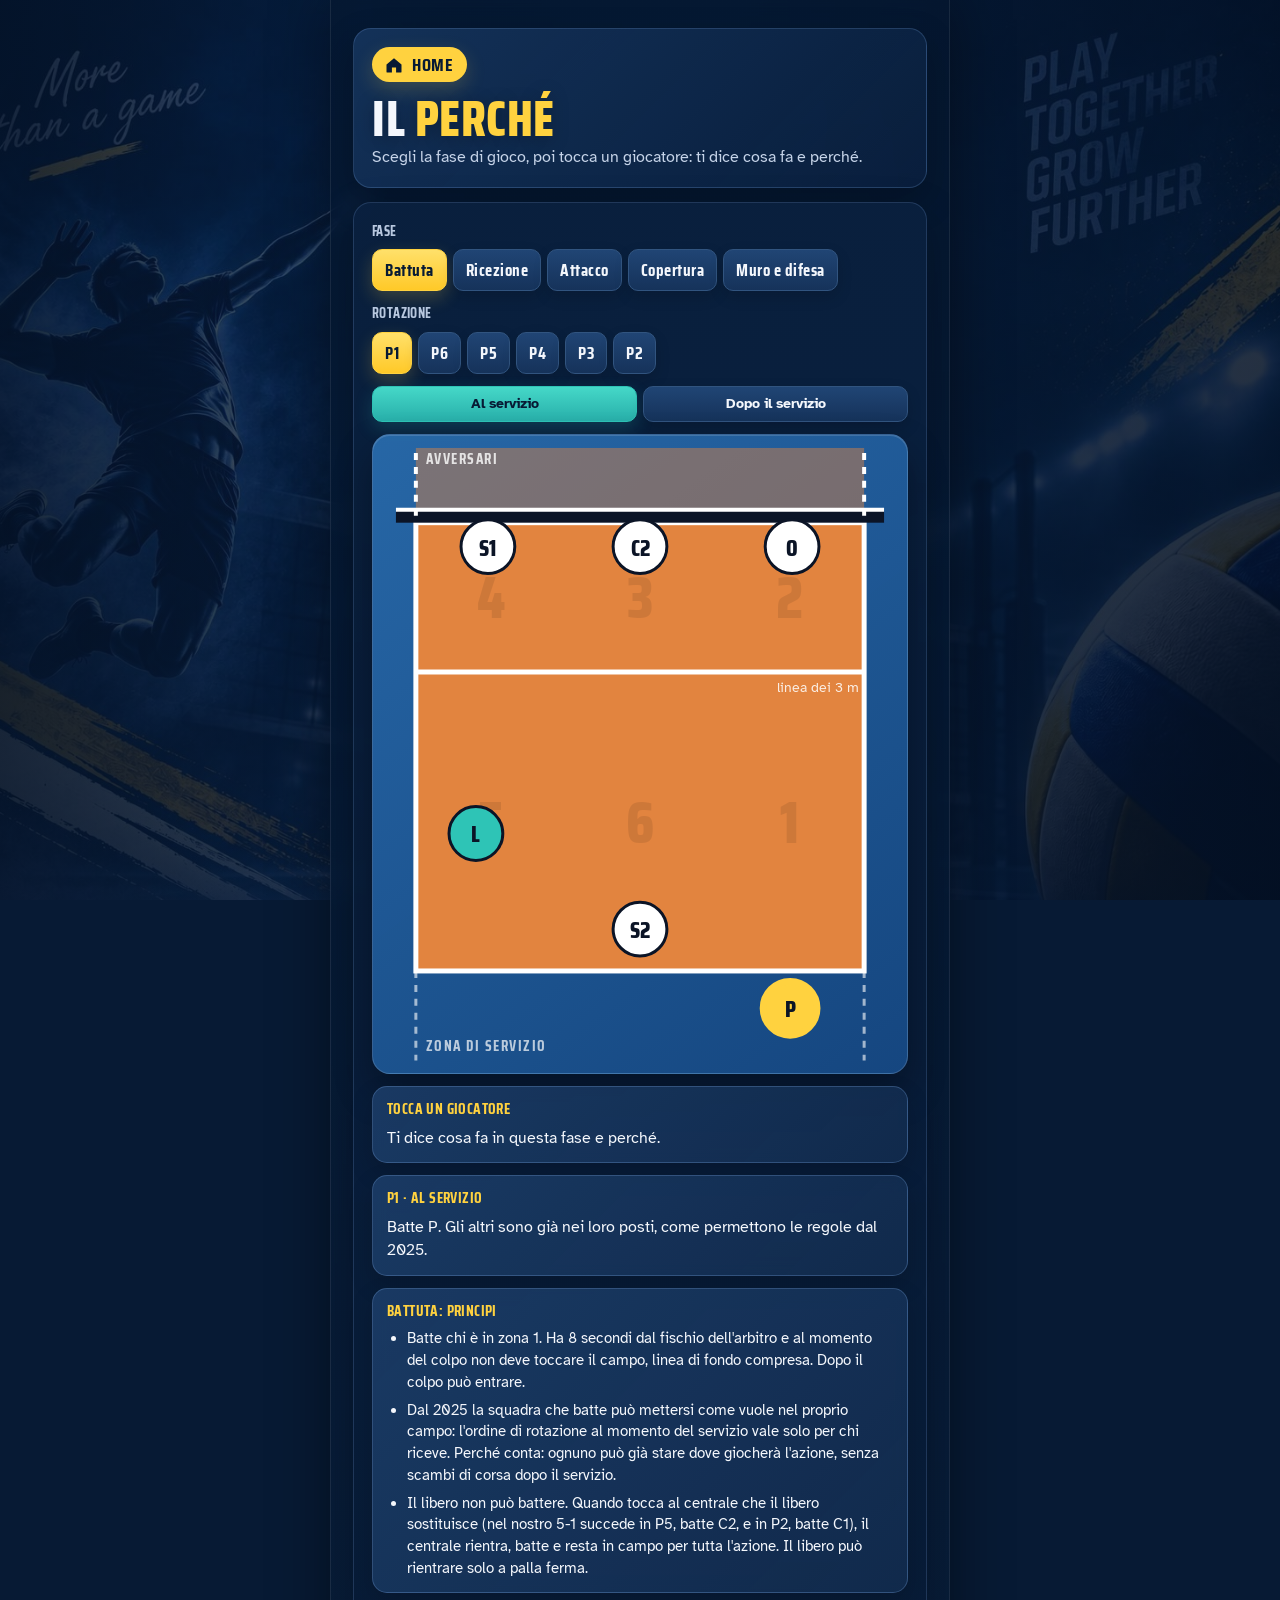
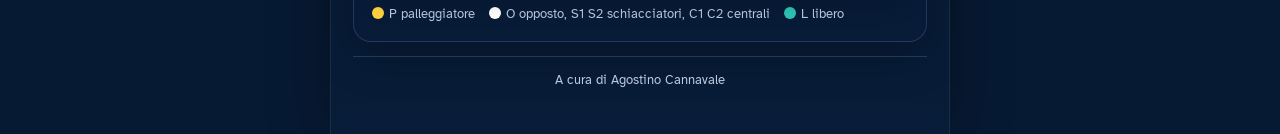
==== il-perche/index.html @ ffdaf41f "Il perché" ====
<!DOCTYPE html>
<html lang="it">
<head>
<meta charset="utf-8">
<meta name="viewport" content="width=device-width, initial-scale=1">
<title>Il perché</title>
<link rel="preconnect" href="https://fonts.googleapis.com">
<link rel="preconnect" href="https://fonts.gstatic.com" crossorigin>
<link href="https://fonts.googleapis.com/css2?family=Atkinson+Hyperlegible:wght@400;700&family=Saira+Condensed:wght@600;700;800&display=swap" rel="stylesheet">
<style>
:root{
  --night:#0f1d33;
  --panel:#172a4b;
  --line:#2a4069;
  --text:#eef2f8;
  --muted:#a3b3cf;
  --court:#e2843f;
  --freezone:#2563a8;
  --ball:#ffd23f;
  --libero:#2ec4b6;
  --good:#4cc38a;
  --bad:#ff6b6b;
  --display:"Saira Condensed","Arial Narrow",sans-serif;
  --body:"Atkinson Hyperlegible",system-ui,-apple-system,"Segoe UI",sans-serif;
  color-scheme:dark;
}
*{box-sizing:border-box}
html,body{margin:0}
body{background:var(--night);color:var(--text);font-family:var(--body);font-size:16px;line-height:1.45;-webkit-text-size-adjust:100%}
.wrap{max-width:560px;margin:0 auto;padding:16px 16px 40px;display:flex;flex-direction:column;gap:14px}
header{display:flex;flex-direction:column;gap:2px}
a.home{align-self:flex-start;display:inline-flex;align-items:center;gap:8px;font-family:var(--display);font-weight:700;font-size:18px;text-transform:uppercase;letter-spacing:.5px;color:var(--night);background:var(--ball);text-decoration:none;border-radius:10px;padding:8px 14px 7px 12px;margin-bottom:10px;line-height:1}
a.home:hover{filter:brightness(1.06)}
a.home:focus-visible{outline:3px solid var(--libero);outline-offset:2px}
h1{font-family:var(--display);font-weight:800;font-size:40px;line-height:1;margin:0;letter-spacing:.5px;text-transform:uppercase;text-wrap:balance}
h1 span{color:var(--ball)}
.sub{color:var(--muted);font-size:15px;margin:0}
nav{display:grid;grid-template-columns:repeat(5,1fr);gap:5px;position:sticky;top:0;z-index:5;background:var(--night);padding:8px 0}
nav a{font-family:var(--display);font-weight:700;font-size:15px;text-transform:uppercase;letter-spacing:.4px;text-align:center;text-decoration:none;color:var(--muted);background:var(--panel);border:1px solid var(--line);border-radius:10px;padding:9px 4px;line-height:1.05}
nav a[aria-current="page"]{color:var(--night);background:var(--ball);border-color:var(--ball)}
nav a:focus-visible,button:focus-visible{outline:3px solid var(--libero);outline-offset:2px}
section[hidden]{display:none}
section{display:flex;flex-direction:column;gap:12px}
h2{font-family:var(--display);font-weight:700;font-size:26px;text-transform:uppercase;margin:0;line-height:1.05}
.lead{margin:0;color:var(--muted)}
.chips{display:flex;flex-wrap:wrap;gap:6px}
button{font-family:var(--body);font-size:15px;font-weight:700;color:var(--text);background:var(--panel);border:1px solid var(--line);border-radius:10px;padding:10px 14px;cursor:pointer;touch-action:manipulation}
button.chip{padding:7px 12px;font-family:var(--display);font-size:17px;letter-spacing:.5px}
button.chip[aria-pressed="true"]{background:var(--ball);color:var(--night);border-color:var(--ball)}
button.primary{background:var(--ball);color:var(--night);border-color:var(--ball)}
button:disabled{opacity:.45;cursor:default}
.row{display:flex;gap:8px;flex-wrap:wrap}
.row button{flex:1 1 auto}
.stage{display:grid;grid-template-columns:repeat(3,1fr);gap:6px}
.stage button{padding:9px 6px;font-size:14px;line-height:1.15}
.stage button[aria-pressed="true"]{background:var(--libero);color:var(--night);border-color:var(--libero)}
.courtbox{background:var(--freezone);border-radius:14px;padding:6px;box-shadow:0 10px 30px rgba(0,0,0,.35)}
svg.court{display:block;width:100%;height:auto;user-select:none;-webkit-user-select:none}
svg.drag{touch-action:none}
.tok{transition:transform .75s cubic-bezier(.45,.05,.25,1),opacity .5s}
.tok.dragging{transition:none}
.tok circle{stroke-width:6}
.tok text{font-family:var(--display);font-weight:800;font-size:46px;text-anchor:middle;dominant-baseline:central;pointer-events:none}
.tok.hit circle{stroke:var(--bad);stroke-width:14}
.tok.ok circle{stroke:var(--good);stroke-width:14}
.card{background:var(--panel);border:1px solid var(--line);border-radius:12px;padding:12px 14px;display:flex;flex-direction:column;gap:6px}
.card p{margin:0}
.card .k{font-family:var(--display);font-weight:700;text-transform:uppercase;letter-spacing:.4px;color:var(--ball);font-size:15px}
.lines{display:grid;grid-template-columns:auto 1fr;gap:3px 10px;font-size:15px}
.lines b{font-family:var(--display);font-weight:700;color:var(--muted);text-transform:uppercase;letter-spacing:.3px}
.zonegrid{display:grid;grid-template-columns:repeat(3,1fr);gap:4px;font-size:14px;text-align:center}
.zonegrid div{background:var(--night);border-radius:8px;padding:5px 2px}
.zonegrid small{display:block;color:var(--muted);font-size:12px}
.zonegrid strong{font-family:var(--display);font-size:20px}
.score{display:flex;justify-content:space-between;font-family:var(--display);font-size:20px;font-weight:700;text-transform:uppercase}
.score span:last-child{color:var(--ball)}
.feedback{border-left:5px solid var(--line)}
.feedback.good{border-left-color:var(--good)}
.feedback.bad{border-left-color:var(--bad)}
.feedback .verdict{font-family:var(--display);font-size:22px;font-weight:800;text-transform:uppercase}
.feedback.good .verdict{color:var(--good)}
.feedback.bad .verdict{color:var(--bad)}
.opts{display:flex;flex-direction:column;gap:8px}
.opts button{text-align:left;font-weight:400;padding:12px 14px}
.opts button.right{border-color:var(--good);background:rgba(76,195,138,.18)}
.opts button.wrong{border-color:var(--bad);background:rgba(255,107,107,.16)}
.q{font-size:18px;font-weight:700;margin:0}
.legend{display:flex;flex-wrap:wrap;gap:6px 14px;font-size:13px;color:var(--muted)}
.legend i{display:inline-block;width:12px;height:12px;border-radius:50%;margin-right:5px;vertical-align:-1px}
.save{display:flex;gap:8px;flex-wrap:wrap}
.save input{flex:1 1 160px;font:inherit;font-size:16px;color:var(--text);background:var(--night);border:1px solid var(--line);border-radius:10px;padding:10px 12px}
.save input:focus-visible{outline:3px solid var(--libero);outline-offset:1px}
.board{width:100%;border-collapse:collapse;font-size:15px}
.board th{font-family:var(--display);text-transform:uppercase;letter-spacing:.3px;color:var(--muted);text-align:left;font-weight:700;padding:4px 6px;border-bottom:1px solid var(--line)}
.board td{padding:7px 6px;border-bottom:1px solid var(--line);font-variant-numeric:tabular-nums}
.board td.n{text-align:right;font-family:var(--display);font-size:20px;font-weight:800;color:var(--ball)}
.board tr:first-child td{font-weight:700}
footer{color:var(--muted);font-size:13px;text-align:center;padding-top:6px;border-top:1px solid var(--line)}
@media (prefers-reduced-motion:reduce){.tok{transition:none}}
</style>

<style id="visual-restyling-only">
:root{--night:#071a34;--panel:#112b4e;--line:#31547f;--text:#f4f7fc;--muted:#b8c8df;--ball:#ffd23f;--libero:#2ec4b6}
html{min-height:100%;background:#071a34}
body{min-height:100vh;background-color:#071a34;background-image:linear-gradient(90deg,rgba(4,18,38,.84),rgba(7,26,52,.59) 29%,rgba(7,26,52,.74) 52%,rgba(3,15,33,.79)),linear-gradient(180deg,rgba(6,22,45,.15),rgba(6,22,45,.58)),url("../volley-bg.jpg");background-size:cover;background-position:center top;background-repeat:no-repeat;background-attachment:fixed}
.wrap{position:relative;max-width:620px;min-height:100vh;padding:28px 22px 44px;background:linear-gradient(180deg,rgba(5,23,47,.70),rgba(8,29,57,.84));border-left:1px solid rgba(255,255,255,.08);border-right:1px solid rgba(255,255,255,.08);box-shadow:0 0 55px rgba(0,0,0,.4);backdrop-filter:blur(8px);-webkit-backdrop-filter:blur(8px)}
header{padding:18px;border:1px solid rgba(129,171,230,.22);border-radius:18px;background:linear-gradient(135deg,rgba(22,53,94,.88),rgba(11,34,65,.72));box-shadow:0 14px 35px rgba(0,0,0,.22)}
a.home{border-radius:999px;box-shadow:0 7px 20px rgba(255,210,63,.18);transition:transform .18s ease,filter .18s ease,box-shadow .18s ease}a.home:hover{transform:translateY(-1px);box-shadow:0 10px 24px rgba(255,210,63,.25)}
h1{font-size:clamp(38px,8vw,50px);text-shadow:0 3px 18px rgba(0,0,0,.28)}.sub{font-size:16px;color:#c5d3e8}
nav{top:8px;padding:8px;border:1px solid rgba(129,171,230,.22);border-radius:16px;background:rgba(7,25,51,.88);box-shadow:0 12px 30px rgba(0,0,0,.25);backdrop-filter:blur(12px);-webkit-backdrop-filter:blur(12px)}
nav a{border-radius:11px;background:rgba(29,63,108,.72);transition:transform .16s ease,background .16s ease,border-color .16s ease}nav a:hover{transform:translateY(-1px);background:rgba(39,81,137,.9);color:#fff}nav a[aria-current="page"]{box-shadow:0 6px 18px rgba(255,210,63,.18)}
section:not([hidden]){padding:18px;border:1px solid rgba(129,171,230,.20);border-radius:18px;background:linear-gradient(180deg,rgba(11,34,65,.84),rgba(8,28,55,.91));box-shadow:0 16px 40px rgba(0,0,0,.25)}
h2{font-size:30px;color:#fff}
button{background:linear-gradient(180deg,rgba(33,70,118,.97),rgba(22,51,91,.97));box-shadow:0 6px 15px rgba(0,0,0,.14);transition:transform .16s ease,filter .16s ease,border-color .16s ease}button:hover:not(:disabled){transform:translateY(-1px);filter:brightness(1.08);border-color:rgba(255,255,255,.3)}button:active:not(:disabled){transform:translateY(0)}
button.primary,button.chip[aria-pressed="true"]{background:linear-gradient(180deg,#ffe06a,#ffc928);box-shadow:0 7px 18px rgba(255,210,63,.2)}.stage button[aria-pressed="true"]{background:linear-gradient(180deg,#45d8c8,#28afaa);box-shadow:0 7px 18px rgba(46,196,182,.18)}
.card{background:linear-gradient(135deg,rgba(28,61,104,.9),rgba(18,44,79,.85));border-color:rgba(134,177,235,.27);border-radius:15px;box-shadow:0 10px 25px rgba(0,0,0,.16);backdrop-filter:blur(7px);-webkit-backdrop-filter:blur(7px)}
.courtbox{padding:8px;border:1px solid rgba(255,255,255,.14);border-radius:18px;background:linear-gradient(145deg,rgba(41,108,173,.94),rgba(22,72,131,.96));box-shadow:0 18px 38px rgba(0,0,0,.33),inset 0 1px 0 rgba(255,255,255,.14);overflow:hidden}
.save input{background:rgba(4,20,42,.72);border-color:rgba(132,174,232,.28)}footer{padding:14px 8px 0;border-top-color:rgba(129,171,230,.22);color:#b9c8de}
@media(max-width:700px){body{background-position:36% top;background-attachment:scroll}.wrap{max-width:none;padding:12px 10px 30px;border:0;background:linear-gradient(180deg,rgba(5,22,45,.87),rgba(7,27,53,.94));backdrop-filter:blur(5px);-webkit-backdrop-filter:blur(5px)}header,section:not([hidden]){padding:14px;border-radius:15px}nav{top:4px;gap:4px;padding:6px}nav a{font-size:13px;padding:9px 2px}h1{font-size:39px}h2{font-size:27px}}
@media(max-width:420px){nav{grid-template-columns:repeat(5,minmax(0,1fr))}nav a{font-size:12px;letter-spacing:0}.lines{grid-template-columns:1fr;gap:1px}.lines span{margin-bottom:7px}}
@media(prefers-reduced-motion:reduce){a.home,nav a,button{transition:none}}
</style>

<style>
.ctrl{display:flex;flex-direction:column;gap:8px}
.ctrl .k{font-family:var(--display);font-weight:700;text-transform:uppercase;letter-spacing:.4px;color:var(--muted);font-size:14px;margin:0}
[hidden]{display:none !important}
.tok{cursor:pointer}
.tok.near circle{stroke:var(--libero);stroke-width:14}
.tok.far circle{stroke:#8aa0c2;stroke-width:14;stroke-dasharray:14 10}
.tok.att circle{stroke:var(--ball);stroke-width:14}
.tok.ghost{opacity:.35}
.tok.off{opacity:0;pointer-events:none}
.tok.sel circle{stroke:#ffffff;stroke-width:16;stroke-dasharray:none}
.tok.opp{cursor:default}
ul.pr{margin:0;padding-left:20px;display:flex;flex-direction:column;gap:6px;font-size:15px}
.why{color:var(--text)}
.why b{color:var(--ball);font-family:var(--display);text-transform:uppercase;letter-spacing:.3px;font-weight:700}
#who .k{margin:0}
</style>
</head>
<body>
<div class="wrap">
  <header>
    <a class="home" href="https://neoramses14031984.github.io/lavagna-volley/" aria-label="Torna alla home di Lavagna Volley"><svg viewBox="0 0 24 24" width="20" height="20" aria-hidden="true"><path d="M3 11.5 12 4l9 7.5V20a1 1 0 0 1-1 1h-5.5v-6h-5v6H4a1 1 0 0 1-1-1z" fill="currentColor"/></svg>Home</a>
    <h1>Il <span>perché</span></h1>
    <p class="sub">Scegli la fase di gioco, poi tocca un giocatore: ti dice cosa fa e perché.</p>
  </header>

  <section aria-labelledby="t-why">
    <h2 id="t-why" hidden>Il perché</h2>
    <div class="ctrl"><p class="k">Fase</p><div class="chips" id="phaseChips" role="group" aria-label="Fase di gioco"></div></div>
    <div class="ctrl" id="rotBox"><p class="k">Rotazione</p><div class="chips" id="rotChips" role="group" aria-label="Rotazione"></div></div>
    <div class="ctrl" id="attBox"><p class="k" id="attK">Attacco</p><div class="chips" id="attChips" role="group" aria-label="Attacco"></div></div>
    <div class="stage" id="stageBox" role="group" aria-label="Momento"></div>
    <div class="courtbox"><svg class="court" id="svg" viewBox="-70 -160 1040 1250" role="img" aria-label="Campo con i giocatori: toccane uno per la spiegazione"></svg></div>
    <div class="card" id="who" aria-live="polite"></div>
    <div class="card" id="rotCard"></div>
    <div class="card" id="prCard"></div>
    <div class="legend" id="legend"></div>
  </section>

  <footer>A cura di Agostino Cannavale</footer>
</div>

<script>
(function(){
"use strict";
const NS="http://www.w3.org/2000/svg";
const START={1:"P",2:"S1",3:"C2",4:"O",5:"S2",6:"C1"};
const SEQ=["P1","P6","P5","P4","P3","P2"];
const toCm=([fx,fy])=>[fx*900/224,fy*6];
function zonesOf(idx){ let z=Object.assign({},START); for(let i=0;i<idx;i++){ const n={}; for(const k in z){ const kk=+k; n[kk===1?6:kk-1]=z[k]; } z=n; } return z; }
function liberoFor(z){ return [5,6,1].map(k=>z[k]).find(p=>p[0]==="C"); }
function shownZones(idx){ const z=zonesOf(idx), c=liberoFor(z), s={}; for(const k in z){ s[k]=([5,6,1].includes(+k)&&z[k]===c)?"L":z[k]; } return s; }
function zoneOf(idx,id){ const z=shownZones(idx); for(const k in z) if(z[k]===id) return +k; return null; }
function defIds(idx){
  const z=shownZones(idx), front=[4,3,2].map(k=>z[k]), back=[5,6,1].map(k=>z[k]);
  const sf=front.find(p=>p[0]==="S"), cf=front.find(p=>p[0]==="C"), sb=back.find(p=>p[0]==="S");
  const avanti=front.includes("P");
  return {F4:sf,F3:cf,F2:avanti?"P":"O",B5:"L",B6:sb,B1:avanti?"O":"P"};
}
const SLOTS=["F4","F3","F2","B5","B6","B1"];
const SLOTZONE={F4:4,F3:3,F2:2,B5:5,B6:6,B1:1};
const WAIT={F4:[36,8],F3:[112,8],F2:[188,8],B5:[30,104],B6:[112,136],B1:[194,104]};
const NAMES={P:"il palleggiatore",O:"l'opposto",S1:"lo schiacciatore S1",S2:"lo schiacciatore S2",C1:"il centrale C1",C2:"il centrale C2",L:"il libero"};
const cap=s=>s.charAt(0).toUpperCase()+s.slice(1);

const RECV={
  P1:{O:[30,18],C2:[100,18],S1:[166,96],P:[206,122],L:[112,116],S2:[40,104]},
  P6:{S2:[36,96],O:[106,16],C2:[192,18],P:[128,46],L:[96,116],S1:[184,108]},
  P5:{C1:[36,14],P:[24,42],S2:[78,100],O:[192,18],S1:[124,116],L:[186,104]},
  P4:{P:[14,12],C1:[30,30],S2:[48,98],S1:[112,110],L:[180,104],O:[208,132]},
  P3:{P:[108,16],C1:[190,16],S1:[36,98],L:[90,116],O:[140,132],S2:[190,104]},
  P2:{C2:[30,16],S1:[74,100],P:[160,16],O:[20,132],S2:[124,118],L:[186,106]}
};
const RECEIVERS={P1:["S2","L","S1"],P6:["S2","L","S1"],P5:["S2","S1","L"],P4:["S2","S1","L"],P3:["S1","L","S2"],P2:["S1","S2","L"]};
const AT={left:[6,62],mid:[128,40],right:[218,60],pipe:[112,82],back1:[205,80],cover:[64,116],set:[152,20]};
const ATTACK={
  P1:{P:"set",O:"left",C2:"mid",S1:"right",S2:"pipe",L:"cover"},
  P6:{P:"set",S2:"left",C2:"mid",O:"right",S1:"pipe",L:"cover"},
  P5:{P:"set",S2:"left",C1:"mid",O:"right",S1:"pipe",L:"cover"},
  P4:{P:"set",S2:"left",C1:"mid",O:"back1",S1:"pipe",L:"cover"},
  P3:{P:"set",S1:"left",C1:"mid",O:"back1",S2:"pipe",L:"cover"},
  P2:{P:"set",S1:"left",C2:"mid",O:"back1",S2:"pipe",L:"cover"}
};
const VIA={P2:{O:[200,136]}};
const DEF={
  "4":{F4:[44,50],F3:[160,7],F2:[190,7],B5:[24,96],B6:[100,138],B1:[206,92]},
  "3":{F4:[56,10],F3:[112,7],F2:[168,10],B5:[32,94],B6:[112,138],B1:[192,94]},
  "2":{F4:[34,7],F3:[64,7],F2:[180,50],B5:[18,92],B6:[124,138],B1:[200,96]}
};
const ATTPOS={"4":[196,-17],"3":[112,-17],"2":[28,-17]};
const SHOTS={"4":[[212,128],[22,128],[56,46]],"3":[[40,124],[184,124],[112,132]],"2":[[12,128],[202,128],[168,46]]};

const TXT={
battuta:{
  pr:["Batte chi è in zona 1. Ha 8 secondi dal fischio dell'arbitro e al momento del colpo non deve toccare il campo, linea di fondo compresa. Dopo il colpo può entrare.",
      "Dal 2025 la squadra che batte può mettersi come vuole nel proprio campo: l'ordine di rotazione al momento del servizio vale solo per chi riceve. Perché conta: ognuno può già stare dove giocherà l'azione, senza scambi di corsa dopo il servizio.",
      "Il libero non può battere. Quando tocca al centrale che il libero sostituisce (nel nostro 5-1 succede in P5, batte C2, e in P2, batte C1), il centrale rientra, batte e resta in campo per tutta l'azione. Il libero può rientrare solo a palla ferma."],
  server:"Prima di tutto la palla deve entrare: un errore in battuta è un punto regalato. Poi deve rendere difficile la ricezione: tra due ricevitori, su chi riceve peggio, lunga nell'angolo di zona 1 o 5, oppure corta davanti ai 3 metri.",
  F4:["è in zona 4, già a rete nel posto di muro","è il posto da cui attacca quando recuperiamo la palla."],
  F3:["è in zona 3, già a rete nel posto di muro","da lì arriva sia in zona 4 sia in zona 2 per chiudere il muro, e mura il primo tempo."],
  F2P:["è in zona 2, a rete","così il palleggiatore è già vicino al punto di alzata."],
  F2O:["è in zona 2, a rete nel posto di muro","l'attacco avversario arriva dopo pochi secondi e chi è già al suo posto è pronto a murare."],
  B1P:["è in zona 1","da lì la corsa verso il punto di alzata è la più corta."],
  B1O:["è in zona 1, il suo posto in seconda linea","difende la sua zona e da lì può attaccare da dietro i 3 metri."],
  B6:["è in zona 6","copre il fondo e da lì può attaccare la pipe."],
  B5:["è in zona 5","lì arriva la diagonale da zona 4 avversaria, l'attacco più frequente, e ci va il difensore migliore."],
  out:"Il libero non può battere: esce mentre batte il centrale e rientra solo a palla ferma."
},
ricezione:{
  pr:["Al colpo di servizio chi riceve deve rispettare l'ordine di rotazione. Ogni avanti è più vicino alla rete del suo difensore (4 con 5, 3 con 6, 2 con 1), e in ogni linea si sta in ordine da sinistra a destra (4, 3, 2 davanti e 5, 6, 1 dietro). Conta dove sono i piedi.",
      "Appena l'avversario colpisce la palla in battuta ci si può muovere liberamente. Prima no: sarebbe fallo di posizione.",
      "Ricevono in 3: i due schiacciatori e il libero. Perché: il campo si divide in tre corsie e ognuno ne copre una. Meglio tre bravi in ricezione che sei che si ostacolano.",
      "Non ricevono il palleggiatore, perché deve alzare (se riceve lui, non c'è chi alza), l'opposto, che si concentra sull'attacco, e il centrale a rete, che si prepara al primo tempo. Si nascondono: a rete o in un angolo, fuori dalla traiettoria della battuta.",
      "I ricevitori stanno in linea a circa 6 metri dalla rete. Perché: una battuta corta si prende correndo in avanti, cosa più facile che correre all'indietro su una battuta lunga."],
  rot:{P1:"Il palleggiatore è in fondo a destra, dietro S1. Ricevono S2, L e S1: S1 è di prima linea in zona 2 ma arretra a ricevere, perché gli schiacciatori ricevono sempre. Il palleggiatore parte da destra, il punto più vicino a quello di alzata. O e C2 restano a rete, fuori dalla ricezione.",
       P6:"Il palleggiatore è al centro, subito dietro O. Ricevono S2, L e S1. Dal centro va dritto verso la rete, appena a destra. O e C2 restano a rete.",
       P5:"Il palleggiatore è a sinistra, nascosto dietro C1 vicino alla rete. È la corsa più lunga: deve attraversare il campo fino al punto di alzata, per questo parte già avanti. Ricevono S2, S1 e L.",
       P4:"Il palleggiatore è a rete in zona 4, stretto a sinistra con C1. S2 scende a ricevere sul lato sinistro, S1 al centro e L a destra. O si nasconde nell'angolo in fondo a destra perché attaccherà da zona 1, dietro i 3 metri. Il palleggiatore scorre lungo la rete verso il punto di alzata.",
       P3:"Il palleggiatore è a rete al centro, a un passo dal punto di alzata. Ricevono S1, L e S2. O si nasconde in fondo al centro, dietro il palleggiatore, e attaccherà da zona 1.",
       P2:"Il palleggiatore è già a rete a destra, sul punto di alzata: è la rotazione più comoda per lui. Ricevono S1, S2 e L. O si nasconde in fondo a sinistra, dietro C2, poi passa dietro i ricevitori fino a zona 1 per attaccare."}
},
attacco:{
  pr:["Il palleggiatore va al punto di alzata: a rete, un po' a destra del centro. Perché: da lì alza in avanti in zona 4, al centro e dietro di sé in zona 2 con la stessa facilità. Per questo la ricezione va mandata lì, alta.",
      "Il centrale va sempre al centro, vicino al palleggiatore, per il primo tempo, anche quando parte da zona 2 o 4. Perché: il primo tempo è l'attacco più veloce, e anche quando non riceve la palla obbliga il centrale avversario a saltare con lui. Così gli schiacciatori trovano un muro con un giocatore in meno.",
      "Gli schiacciatori partono larghi e lontani dalla rete, a circa 3 o 4 metri, vicino alla linea laterale. Perché: servono tre passi di spazio per arrivare veloci al salto, e partendo da fuori si attacca verso il centro del campo, dove ci sono più angoli liberi.",
      "Chi attacca da seconda linea (pipe o zona 1) deve staccare dietro la linea dei 3 metri. Perché: un giocatore di seconda linea può colpire sopra la rete solo se stacca da dietro quella linea. In volo può atterrare oltre.",
      "In P1 si attacca da dove si è: O in 4 e S1 in 2. Ci si scambia (S1 in 4, O in 2) solo quando la nostra palla è passata di là e il gioco continua. Perché: scambiarsi subito costringe a correre incrociandosi proprio mentre arriva la ricezione.",
      "Chi non attacca va a coprire l'attaccante: lo vedi nella fase Copertura."],
  rot:{P1:"P alza partendo da zona 1, a destra. O attacca in 4, C2 primo tempo, S1 in 2, S2 pipe. È la rotazione più scomoda: lo schiacciatore S1 attacca dal lato destro, che non è il suo.",
       P6:"P alza entrando dal centro. S2 in 4, C2 primo tempo, O in 2, S1 pipe.",
       P5:"P fa la corsa più lunga, da sinistra. S2 in 4, C1 primo tempo, O in 2, S1 pipe.",
       P4:"Il palleggiatore è in prima linea, quindi davanti ci sono solo due attaccanti, S2 in 4 e C1 primo tempo. Per questo servono gli attacchi da seconda linea: O da zona 1 e S1 pipe.",
       P3:"Anche qui due attaccanti davanti, S1 in 4 e C1 primo tempo. O attacca da zona 1, S2 pipe.",
       P2:"S1 in 4, C2 primo tempo. O passa dietro i ricevitori e attacca da zona 1, S2 pipe. Il palleggiatore è già sul punto di alzata."},
  role:{set:["va al punto di alzata, a rete un po' a destra del centro","da lì alza in zona 4, al centro e dietro di sé in zona 2 con la stessa facilità."],
        mid:["fa il primo tempo, vicino al palleggiatore","il centrale va sempre al centro, da qualunque zona parta: anche quando non riceve la palla obbliga il centrale avversario a saltare con lui, e gli schiacciatori trovano un muro con un giocatore in meno."],
        left:["attacca in zona 4, partendo largo a circa 3 o 4 metri dalla rete","servono tre passi di spazio per arrivare veloce al salto, e da fuori si attacca verso il centro del campo, dove ci sono più angoli liberi."],
        right:["attacca in zona 2, partendo largo","servono tre passi di spazio per arrivare veloce al salto, e da fuori si attacca verso il centro del campo."],
        pipe:["attacca la pipe, da seconda linea al centro","deve staccare dietro la linea dei 3 metri: un giocatore di seconda linea può colpire sopra la rete solo se stacca da lì. In volo può atterrare oltre."],
        back1:["attacca da zona 1, dietro i 3 metri","è di seconda linea, quindi deve staccare dietro la linea dei 3 metri. In volo può atterrare oltre."],
        cover:["non attacca: copre l'attaccante","se il muro rimanda la palla nel nostro campo, qualcuno deve essere lì a recuperarla (lo vedi nella fase Copertura)."]}
},
copertura:{
  pr:["Perché si copre: il muro avversario spesso rimanda la palla nel nostro campo, vicino alla rete e in un attimo. Se nessuno è lì è punto loro. Con la copertura la palla murata diventa una seconda occasione per attaccare.",
      "Lo schema 3-2: tre giocatori vicini all'attaccante, a mezzo cerchio a circa 1,5-2 metri, e due più lontani che coprono il resto del campo.",
      "Ci si muove appena il palleggiatore alza: si capisce subito chi attacca, e tutti vanno verso di lui.",
      "Si sta bassi, fermi al momento del colpo, braccia pronte, e si guardano le mani del muro, non l'attaccante. Perché: la palla murata scende ripida e veloce, e chi è in piedi non fa in tempo ad abbassarsi.",
      "Vicini ma senza intralciare la rincorsa e l'atterraggio dell'attaccante.",
      "Chi recupera alza alta verso il centro del campo: così il palleggiatore, o chi è libero, può rigiocarla in attacco."]
},
difesa:{
  pr:["Possono murare solo i tre di prima linea. Il libero e i giocatori di seconda linea non possono murare né tentare il muro: sarebbe fallo.",
      "Il muro chiude una parte del campo: dietro le sue mani c'è la sua ombra, dove la palla difficilmente arriva. I difensori si mettono fuori dall'ombra, dove la palla può davvero arrivare.",
      "Muro aperto: se tra i due muranti resta più di un metro e mezzo, la palla passa in mezzo. In più i difensori, che si sono messi fuori dall'ombra di un muro chiuso, quel buco non lo coprono.",
      "Ci si sposta dall'attesa alla difesa quando parte l'alzata avversaria: l'alzata dice da dove arriverà l'attacco."],
  role:{
  "4":{F4:"si stacca dalla rete fino ai 3 metri sul lato sinistro: prende la diagonale stretta e i pallonetti",F3:"chiude il muro a due accanto al compagno, dal lato del centro",F2:"mura vicino all'asta di destra, davanti al braccio dell'attaccante",B5:"difende la diagonale lunga, sul lato sinistro",B6:"sta in fondo al campo, al centro: palle lunghe e palle toccate dal muro",B1:"difende la parallela sul lato destro, fuori dall'ombra del muro"},
  "3":{F4:"resta a rete accanto al centrale, pronto a chiudere se serve",F3:"mura da solo sul primo tempo, saltando quasi insieme all'attaccante",F2:"resta a rete accanto al centrale, pronto a chiudere se serve",B5:"difende sul lato sinistro",B6:"sta in fondo al campo, al centro",B1:"difende sul lato destro"},
  "2":{F4:"mura vicino all'asta di sinistra, davanti al braccio dell'attaccante",F3:"chiude il muro a due accanto al compagno, dal lato del centro",F2:"si stacca dalla rete fino ai 3 metri sul lato destro: prende la diagonale stretta e i pallonetti",B5:"difende la parallela sul lato sinistro, fuori dall'ombra del muro",B6:"sta in fondo al campo, al centro: palle lunghe e palle toccate dal muro",B1:"difende la diagonale lunga, sul lato destro"}},
  why:{
  "4":{F2:"ha davanti l'attaccante. Mettendo le mani davanti al suo braccio toglie il colpo più forte, e stando vicino all'asta non lascia spazio per far passare la palla tra muro e asta.",
       F3:"da solo un murante copre poco, in due si chiude una fetta più grande di campo. Se resta lontano dal compagno, tra le mani dei due si apre un buco da cui passa la palla.",
       F4:"l'attacco è lontano da lui, a muro non arriverebbe. Arretrando prende i colpi corti e angolati (diagonale stretta e pallonetti), che il muro non tocca e che dal fondo nessuno raggiunge in tempo.",
       B5:"per chi attacca da zona 4 è il colpo più naturale. Passa a fianco del muro e finisce nel nostro angolo in fondo a sinistra: se lì non c'è nessuno, è punto loro.",
       B6:"con il muro a rete e i difensori sui lati, il fondo del campo resta scoperto. Lì arrivano le palle spinte lunghe e quelle che toccano le mani del muro e volano dietro.",
       B1:"il muro chiude il colpo dritto ma non tutta la riga laterale, e l'attaccante può tirare lungo la linea. Sta fuori dall'ombra del muro: dietro il muro aspetterebbe una palla che il muro ha già fermato."},
  "2":{F4:"ha davanti l'attaccante. Mettendo le mani davanti al suo braccio toglie il colpo più forte, e stando vicino all'asta non lascia spazio per far passare la palla tra muro e asta.",
       F3:"in due si chiude una fetta più grande di campo. Se resta lontano dal compagno, tra le mani si apre un buco.",
       F2:"a muro non arriverebbe. Arretrando prende diagonale stretta e pallonetti, che il muro non tocca e che dal fondo nessuno raggiunge in tempo.",
       B5:"il muro non chiude tutta la riga laterale sinistra. Sta fuori dall'ombra del muro, dove la palla può davvero arrivare.",
       B6:"prende le palle lunghe e quelle che toccano il muro e volano dietro.",
       B1:"è il colpo più naturale per chi attacca da zona 2. Finisce nel nostro angolo in fondo a destra."},
  "3":{F3:"il primo tempo è velocissimo e non c'è tempo di arrivare in due. Salta quasi insieme all'attaccante perché la palla parte subito dopo l'alzata: se salta tardi, la palla è già passata.",
       F4:"se l'attacco è un po' più lento può chiudere il muro. E se l'alzatore avversario finta e alza in banda, è già pronto a murare: staccandosi non ci arriverebbe più.",
       F2:"se l'attacco è un po' più lento può chiudere il muro. E se l'alzatore avversario finta e alza in banda, è già pronto a murare: staccandosi non ci arriverebbe più.",
       B5:"il muro del centrale copre il centro, quindi i colpi passano a destra e a sinistra delle sue mani.",
       B6:"prende le palle che il muro tocca e manda lunghe, e quelle spinte sopra il muro.",
       B1:"il muro del centrale copre il centro, quindi i colpi passano a destra e a sinistra delle sue mani."}}
}
};

const COVER={
  "4":{name:"Attacco da zona 4",toks:[
    ["A","ATT",[20,12],"att","attacca da zona 4","gli altri cinque si muovono verso di lui appena il palleggiatore alza."],
    ["C","C",[62,24],"near","vicino: dopo la finta del primo tempo si abbassa accanto all'attaccante, dal lato del centro","la palla murata scende vicino alla rete: chi è già lì la prende."],
    ["Z5","5",[24,46],"near","vicino: il difensore di zona 5 si mette dietro l'attaccante","copre la palla che il muro rimanda dritta dietro l'attaccante."],
    ["P","P",[56,44],"near","vicino: dopo l'alzata segue la palla e si mette tra l'attaccante e il centro del campo","è il terzo del mezzo cerchio, dal lato interno."],
    ["Z6","6",[100,84],"far","lontano: il difensore di zona 6 sta al centro, a metà campo","prende le palle murate alte e lunghe."],
    ["DX","DX",[150,70],"far","lontano: il giocatore di destra (zona 2 o zona 1) si sposta verso il centro","prende le palle che il muro manda dall'altra parte."]]},
  "2":{name:"Attacco da zona 2",toks:[
    ["A","ATT",[204,12],"att","attacca da zona 2","gli altri cinque si muovono verso di lui appena il palleggiatore alza."],
    ["C","C",[162,24],"near","vicino: si abbassa accanto all'attaccante, dal lato del centro","la palla murata scende vicino alla rete: chi è già lì la prende."],
    ["Z1","1",[200,46],"near","vicino: il difensore di zona 1 si mette dietro l'attaccante","copre la palla che il muro rimanda dritta dietro l'attaccante."],
    ["P","P",[168,44],"near","vicino: è già lì vicino e si abbassa tra l'attaccante e il centro","è il terzo del mezzo cerchio, dal lato interno."],
    ["Z6","6",[124,84],"far","lontano: il difensore di zona 6 sta al centro, a metà campo","prende le palle murate alte e lunghe."],
    ["SX","SX",[74,70],"far","lontano: il giocatore di sinistra (zona 4 o zona 5) si sposta verso il centro","prende le palle che il muro manda dall'altra parte."]]},
  "3":{name:"Primo tempo al centro",toks:[
    ["A","C",[112,10],"att","il centrale attacca il primo tempo","l'attacco è così veloce che la palla murata torna in un attimo."],
    ["P","P",[146,26],"near","vicino: è già lì dopo l'alzata e si abbassa","copre chi è già vicino: non c'è tempo per arrivare da lontano."],
    ["SX","SX",[74,28],"near","vicino: ha fatto la rincorsa in zona 4 e si abbassa al lato del centrale","copre chi è già vicino: non c'è tempo per arrivare da lontano."],
    ["DX","DX",[176,34],"near","vicino: ha fatto la rincorsa in zona 2 e si abbassa al lato del centrale","copre chi è già vicino: non c'è tempo per arrivare da lontano."],
    ["Z5","5",[36,84],"far","la seconda linea fa un passo avanti dalla posizione di difesa, senza correre","resta pronta anche per il gioco che continua."],
    ["Z1","1",[188,84],"far","la seconda linea fa un passo avanti dalla posizione di difesa, senza correre","resta pronta anche per il gioco che continua."]]},
  "pipe":{name:"Pipe (seconda linea al centro)",toks:[
    ["A","S",[112,58],"att","attacca la pipe, staccando dietro i 3 metri","come per il primo tempo copre chi è vicino, ma l'attacco parte da più lontano e la seconda linea ha il tempo di avvicinarsi."],
    ["P","P",[150,28],"near","vicino: dopo l'alzata si abbassa davanti all'attaccante","la palla murata scende vicino alla rete."],
    ["C","C",[96,26],"near","vicino: dopo la finta del primo tempo si abbassa vicino alla rete","la palla murata scende vicino alla rete."],
    ["SX","SX",[62,42],"near","vicino: si stringe verso il centro dal lato sinistro","chiude il mezzo cerchio dal lato sinistro."],
    ["DX","DX",[166,48],"near","vicino: si stringe verso il centro dal lato destro","chiude il mezzo cerchio dal lato destro."],
    ["D","D",[112,104],"far","lontano: il difensore rimasto si avvicina dietro l'attaccante","l'attacco parte da più lontano: la seconda linea ha il tempo di avvicinarsi."]]}
};

function el(tag,attrs,parent){ const e=document.createElementNS(NS,tag); for(const k in attrs) e.setAttribute(k,attrs[k]); if(parent) parent.appendChild(e); return e; }
const svg=document.getElementById("svg");
el("rect",{x:0,y:-150,width:900,height:124,fill:"var(--court)",opacity:".45"},svg);
el("rect",{x:0,y:0,width:900,height:900,fill:"var(--court)"},svg);
const zg=el("g",{"font-family":"Saira Condensed, sans-serif","font-weight":"800","font-size":"120",fill:"#000","fill-opacity":".09","text-anchor":"middle","dominant-baseline":"central"},svg);
[[4,150,150],[3,450,150],[2,750,150],[5,150,600],[6,450,600],[1,750,600]].forEach(([n,x,y])=>{ el("text",{x,y},zg).textContent=n; });
el("rect",{x:0,y:0,width:900,height:900,fill:"none",stroke:"#fff","stroke-width":10},svg);
el("line",{x1:0,x2:900,y1:300,y2:300,stroke:"#fff","stroke-width":10},svg);
el("rect",{x:-40,y:-26,width:980,height:26,fill:"#0b1426"},svg);
el("line",{x1:-40,x2:940,y1:-26,y2:-26,stroke:"#fff","stroke-width":8},svg);
el("line",{x1:0,x2:0,y1:-140,y2:0,stroke:"#fff","stroke-width":8,"stroke-dasharray":"14 14"},svg);
el("line",{x1:900,x2:900,y1:-140,y2:0,stroke:"#fff","stroke-width":8,"stroke-dasharray":"14 14"},svg);
el("text",{x:890,y:340,"text-anchor":"end","font-family":"Atkinson Hyperlegible, sans-serif","font-size":"28",fill:"#fff","fill-opacity":".85"},svg).textContent="linea dei 3 m";
el("text",{x:20,y:-118,"font-family":"Saira Condensed, sans-serif","font-weight":"700","font-size":"30",fill:"#fff","fill-opacity":".8","letter-spacing":"3"},svg).textContent="AVVERSARI";
el("text",{x:20,y:1060,"font-family":"Saira Condensed, sans-serif","font-weight":"700","font-size":"30",fill:"#fff","fill-opacity":".7","letter-spacing":"3"},svg).textContent="ZONA DI SERVIZIO";
el("line",{x1:0,x2:0,y1:900,y2:1080,stroke:"#fff","stroke-width":6,"stroke-dasharray":"14 14",opacity:".6"},svg);
el("line",{x1:900,x2:900,y1:900,y2:1080,stroke:"#fff","stroke-width":6,"stroke-dasharray":"14 14",opacity:".6"},svg);
const fx=el("g",{},svg);
const layer=el("g",{},svg);
const opp=el("g",{class:"tok opp off"},layer);
el("circle",{r:46,fill:"var(--bad)",stroke:"#0b1426","stroke-width":6},opp);
el("text",{x:0,y:2,fill:"#0b1426"},opp).textContent="A";
const toks={};
function tok(key,label,fill){
  if(!toks[key]){
    const g=el("g",{class:"tok off","data-k":key},layer);
    el("circle",{r:54,fill:fill,stroke:"#0b1426"},g);
    el("text",{x:0,y:2,fill:"#0b1426"},g);
    g.addEventListener("click",()=>pick(key));
    toks[key]=g;
  }
  const g=toks[key]; g.querySelector("text").textContent=label; g.querySelector("circle").setAttribute("fill",fill);
  return g;
}
function fillOf(id){ return id==="P"?"var(--ball)":id==="L"?"var(--libero)":"#fff"; }
function place(g,x,y){ g.style.transform=`translate(${x}px, ${y}px)`; }

const st={phase:"battuta",rot:0,att:"4",cov:"4",stage:0,sel:null,info:{},timer:null};
const PHASES=[["battuta","Battuta"],["ricezione","Ricezione"],["attacco","Attacco"],["copertura","Copertura"],["difesa","Muro e difesa"]];

function show(list){
  const used=new Set(list.map(x=>x.key));
  for(const k in toks){ if(!used.has(k)) toks[k].classList.add("off"); }
  for(const x of list){
    const g=tok(x.key,x.label,x.fill);
    g.classList.remove("off","near","far","att","ghost");
    if(x.cls) g.classList.add(x.cls);
    place(g,x.pos[0],x.pos[1]);
  }
}
function arrows(att){
  fx.textContent="";
  if(att==null) return;
  const a=toCm(ATTPOS[att]);
  for(const s of SHOTS[att]){ const b=toCm(s);
    el("line",{x1:a[0],y1:a[1],x2:b[0],y2:b[1],stroke:"var(--bad)","stroke-width":6,"stroke-dasharray":"18 14","stroke-linecap":"round",opacity:".75"},fx);
    el("circle",{cx:b[0],cy:b[1],r:12,fill:"var(--bad)",opacity:".75"},fx); }
}

function buildBattuta(){
  const idx=st.rot, rot=SEQ[idx], z=zonesOf(idx), d=defIds(idx), server=z[1], mid=liberoFor(z);
  const midServes=server===mid;
  const T=TXT.battuta, list=[], info={};
  for(const s of SLOTS){
    let id=d[s];
    if(midServes&&s==="B5") id=server;
    const isServer=id===server;
    const pos=isServer&&st.stage===0?[toCm([187,0])[0],975]:toCm(WAIT[s]);
    list.push({key:id,label:id,fill:fillOf(id),pos,cls:isServer?"att":""});
    let what,why;
    if(s==="F2"){ [what,why]=id==="P"?T.F2P:T.F2O; }
    else if(s==="B1"){ [what,why]=id==="P"?T.B1P:T.B1O; }
    else [what,why]=T[s];
    if(isServer){
      const dest= midServes ? "difende in zona 5 al posto del libero" : `va nel suo posto di difesa, in zona ${SLOTZONE[s]}`;
      info[id]={t:`${id} · batte`,what:`batte da dietro la linea di fondo (era in zona 1). Dopo il colpo entra in campo e ${dest}`,why:T.server};
    } else info[id]={t:`${id} · zona ${SLOTZONE[s]}`,what,why};
  }
  if(midServes){ list.push({key:"L",label:"L",fill:fillOf("L"),pos:[905,1010],cls:"ghost"}); info.L={t:"L · fuori",what:"è fuori dal campo",why:T.out}; }
  show(list); opp.classList.add("off"); arrows(null);
  st.info=info;
  return {rot:`<p class="k">${rot} · al servizio</p><p>Batte ${server}${midServes?`, il centrale che di solito il libero sostituisce: il libero esce e rientra a palla ferma`:""}. ${st.stage===0?"Gli altri sono già nei loro posti, come permettono le regole dal 2025.":"Dopo il colpo chi ha battuto entra nel suo posto di difesa."}</p>`};
}
function buildRicezione(){
  const idx=st.rot, rot=SEQ[idx], z=zonesOf(idx), mid=liberoFor(z), T=TXT.ricezione, list=[], info={};
  for(const id in RECV[rot]){
    list.push({key:id,label:id,fill:fillOf(id),pos:toCm(RECV[rot][id]),cls:RECEIVERS[rot].includes(id)?"near":""});
    const zn=zoneOf(idx,id), front=[2,3,4].includes(zn);
    let what,why;
    if(id==="L"){ what="riceve"; why=`è lo specialista di ricezione e difesa: riceve sempre. Gioca al posto di ${mid}, il centrale di seconda linea.`; }
    else if(id[0]==="S"){ what=front?"riceve, anche se è di prima linea":"riceve"; why="gli schiacciatori ricevono sempre: il campo si divide in tre corsie e ognuno ne copre una."+(front?" Al colpo di servizio deve solo restare più vicino alla rete del suo difensore e nell'ordine della sua linea, poi arretra.":""); }
    else if(id==="P"){ what="non riceve: si prepara ad alzare"; why="se ricevesse lui non ci sarebbe chi alza. "+T.rot[rot].split(".")[0]+"."; }
    else if(id==="O"){ what="non riceve: si nasconde fuori dalla traiettoria della battuta"; why="si concentra sull'attacco. "+({P1:"In P1 attacca da zona 4, da dove si trova.",P6:"Attaccherà in zona 2.",P5:"Attaccherà in zona 2.",P4:"Attaccherà da zona 1, dietro i 3 metri.",P3:"Attaccherà da zona 1, dietro i 3 metri.",P2:"Passerà dietro i ricevitori fino a zona 1 per attaccare."})[rot]; }
    else { what="resta a rete, fuori dalla ricezione"; why="si prepara al primo tempo: deve essere pronto a saltare appena la palla arriva al palleggiatore."; }
    info[id]={t:`${id} · zona ${zn} di rotazione`,what,why};
  }
  show(list); opp.classList.add("off"); arrows(null); st.info=info;
  return {rot:`<p class="k">${rot} · ricezione</p><p>${T.rot[rot]}</p><p class="lead">Bordo verde: chi riceve.</p>`};
}
function buildAttacco(){
  const idx=st.rot, rot=SEQ[idx], T=TXT.attacco, list=[], info={};
  if(st.timer){ clearTimeout(st.timer); st.timer=null; }
  for(const id in ATTACK[rot]){
    const k=ATTACK[rot][id];
    let pos=st.stage===0?toCm(RECV[rot][id]):toCm(AT[k]);
    list.push({key:id,label:id,fill:fillOf(id),pos,cls:""});
    let [what,why]=T.role[k];
    if(rot==="P1"&&(id==="O"||id==="S1")) why+=" In P1 si attacca da dove si è: O e S1 si scambiano solo quando la nostra palla è passata di là e il gioco continua.";
    if(id==="O"&&(rot==="P6"||rot==="P5")) why+=" L'opposto è già comodo per andare in zona 2.";
    if(rot==="P2"&&id==="O") what+=", passando dietro i ricevitori";
    info[id]={t:`${id} · ${({set:"alza",mid:"primo tempo",left:"zona 4",right:"zona 2",pipe:"pipe",back1:"zona 1",cover:"copre"})[k]}`,what,why};
  }
  show(list);
  if(st.stage===1&&VIA[rot]){ for(const id in VIA[rot]){ const v=toCm(VIA[rot][id]), f=toCm(AT[ATTACK[rot][id]]); place(toks[id],v[0],v[1]); st.timer=setTimeout(()=>{ place(toks[id],f[0],f[1]); st.timer=null; },760); } }
  opp.classList.add("off"); arrows(null); st.info=info;
  return {rot:`<p class="k">${rot} · attacco</p><p>${T.rot[rot]}</p>`};
}
function buildCopertura(){
  const c=COVER[st.cov], list=[], info={};
  for(const [key,label,p,cls,what,why] of c.toks){
    list.push({key:"cv"+key,label,fill:label==="P"?"var(--ball)":"#fff",pos:toCm(p),cls});
    info["cv"+key]={t:`${label} · ${cls==="att"?"attaccante":cls==="near"?"copertura vicina":"copertura lontana"}`,what,why};
  }
  show(list); opp.classList.add("off"); arrows(null); st.info=info;
  return {rot:`<p class="k">${c.name}</p><p>Bordo verde: i tre vicini. Bordo tratteggiato: i due lontani. Bordo giallo: chi attacca.</p>`};
}
function buildDifesa(){
  const idx=st.rot, rot=SEQ[idx], d=defIds(idx), T=TXT.difesa, list=[], info={};
  for(const s of SLOTS){
    const id=d[s];
    list.push({key:id,label:id,fill:fillOf(id),pos:toCm(DEF[st.att][s]),cls:""});
    info[id]={t:`${id} · zona ${SLOTZONE[s]}`,what:T.role[st.att][s],why:T.why[st.att][s]};
  }
  show(list);
  const a=toCm(ATTPOS[st.att]); opp.classList.remove("off"); place(opp,a[0],a[1]); arrows(st.att);
  st.info=info;
  const pset=d.F2==="P"?"palleggiatore in prima linea":"palleggiatore in seconda linea";
  return {rot:`<p class="k">${rot} · ${({"4":"attacco da zona 4","3":"attacco dal centro","2":"attacco da zona 2"})[st.att]}</p><p>Ognuno è già nel suo ruolo (${pset}). Le frecce rosse sono i colpi più probabili.</p>`};
}

function pick(key){
  st.sel=key;
  for(const k in toks) toks[k].classList.toggle("sel",k===key);
  const i=st.info[key], w=document.getElementById("who");
  if(!i){ w.innerHTML=`<p class="k">Tocca un giocatore</p><p>Ti dice cosa fa in questa fase e perché.</p>`; return; }
  w.innerHTML=`<p class="k">${i.t}</p><p>${cap(i.what)}.</p><p class="why"><b>Perché:</b> ${cap(i.why)}</p>`;
}
function chips(box,items,cur,cb){
  box.textContent="";
  items.forEach(([k,t])=>{ const b=document.createElement("button"); b.className="chip"; b.textContent=t; b.setAttribute("aria-pressed",k===cur); b.addEventListener("click",()=>cb(k)); box.appendChild(b); });
}
function render(){
  const ph=st.phase;
  chips(document.getElementById("phaseChips"),PHASES,ph,k=>{ st.phase=k; st.stage=k==="attacco"?1:0; st.sel=null; render(); });
  document.getElementById("rotBox").hidden=ph==="copertura";
  chips(document.getElementById("rotChips"),SEQ.map((r,i)=>[i,r]),st.rot,k=>{ st.rot=k; render(); });
  const ab=document.getElementById("attBox");
  ab.hidden=!(ph==="copertura"||ph==="difesa");
  if(ph==="difesa"){ document.getElementById("attK").textContent="Attacco avversario"; chips(document.getElementById("attChips"),[["4","Da zona 4"],["3","Dal centro"],["2","Da zona 2"]],st.att,k=>{ st.att=k; render(); }); }
  if(ph==="copertura"){ document.getElementById("attK").textContent="Chi attacca"; chips(document.getElementById("attChips"),[["4","Da zona 4"],["3","Primo tempo"],["2","Da zona 2"],["pipe","Pipe"]],st.cov,k=>{ st.cov=k; st.sel=null; render(); }); }
  const sb=document.getElementById("stageBox");
  const stages=ph==="battuta"?["Al servizio","Dopo il servizio"]:ph==="attacco"?["In ricezione","In attacco"]:null;
  sb.hidden=!stages; sb.textContent="";
  sb.style.gridTemplateColumns="repeat(2,1fr)";
  if(stages) stages.forEach((t,i)=>{ const b=document.createElement("button"); b.textContent=t; b.setAttribute("aria-pressed",i===st.stage); b.addEventListener("click",()=>{ st.stage=i; render(); }); sb.appendChild(b); });
  const r=({battuta:buildBattuta,ricezione:buildRicezione,attacco:buildAttacco,copertura:buildCopertura,difesa:buildDifesa})[ph]();
  document.getElementById("rotCard").innerHTML=r.rot;
  document.getElementById("prCard").innerHTML=`<p class="k">${({battuta:"Battuta",ricezione:"Ricezione",attacco:"Attacco (cambio palla)",copertura:"Copertura d'attacco",difesa:"Muro e difesa"})[ph]}: principi</p><ul class="pr">${TXT[ph].pr.map(t=>`<li>${t}</li>`).join("")}</ul>`;
  document.getElementById("legend").innerHTML=ph==="copertura"?`<span><i style="background:var(--ball)"></i>P palleggiatore</span><span><i style="background:#fff"></i>C centrale, SX e DX i giocatori ai lati, 5 6 1 i difensori</span>`:`<span><i style="background:var(--ball)"></i>P palleggiatore</span><span><i style="background:#fff"></i>O opposto, S1 S2 schiacciatori, C1 C2 centrali</span><span><i style="background:var(--libero)"></i>L libero</span>${ph==="difesa"?`<span><i style="background:var(--bad)"></i>A attaccante avversario</span>`:""}`;
  if(st.sel&&!st.info[st.sel]) st.sel=null;
  pick(st.sel);
}
render();
})();
</script>
</body>
</html>
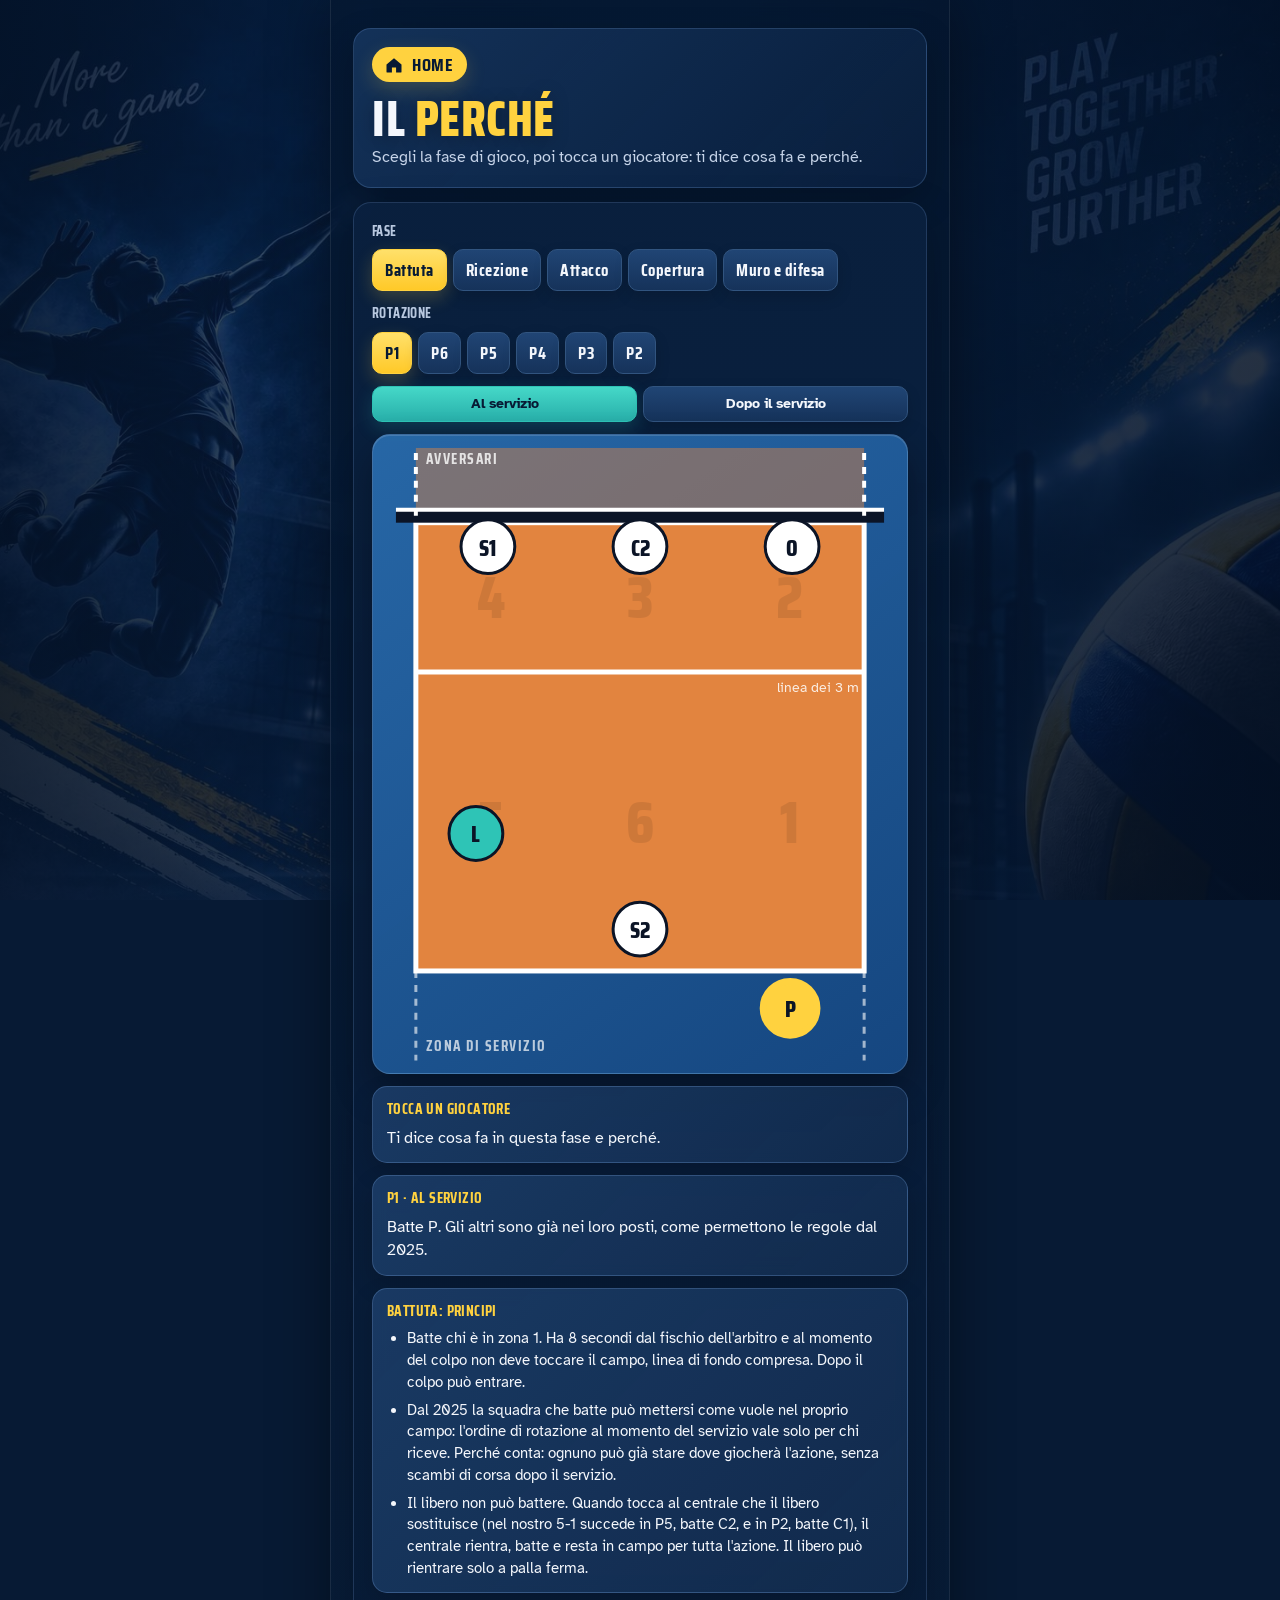
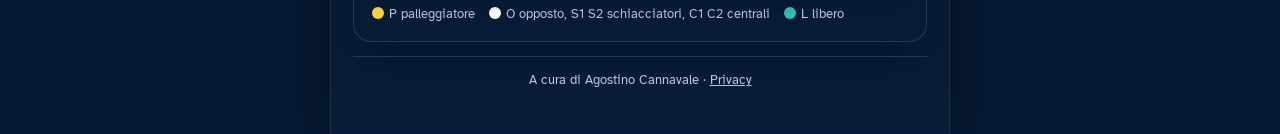
==== commit c7c60e90: "Anteprima, icona, privacy, caratteri locali" ====
--- a/il-perche/index.html
+++ b/il-perche/index.html
@@ -4,9 +4,23 @@
 <meta charset="utf-8">
 <meta name="viewport" content="width=device-width, initial-scale=1">
 <title>Il perché</title>
-<link rel="preconnect" href="https://fonts.googleapis.com">
-<link rel="preconnect" href="https://fonts.gstatic.com" crossorigin>
-<link href="https://fonts.googleapis.com/css2?family=Atkinson+Hyperlegible:wght@400;700&family=Saira+Condensed:wght@600;700;800&display=swap" rel="stylesheet">
+<link rel="stylesheet" href="../fonts/fonts.css">
+<meta name="description" content="Cosa fa ogni giocatore in ogni fase, e perché.">
+<meta name="theme-color" content="#0b1426">
+<link rel="icon" href="../favicon.svg" type="image/svg+xml">
+<link rel="icon" href="../favicon-32.png" sizes="32x32" type="image/png">
+<link rel="apple-touch-icon" href="../apple-touch-icon.png">
+<meta property="og:type" content="website">
+<meta property="og:site_name" content="Lavagna Volley">
+<meta property="og:locale" content="it_IT">
+<meta property="og:title" content="Il perché · Lavagna Volley">
+<meta property="og:description" content="Cosa fa ogni giocatore in ogni fase, e perché.">
+<meta property="og:url" content="https://neoramses14031984.github.io/lavagna-volley/il-perche/">
+<meta property="og:image" content="https://neoramses14031984.github.io/lavagna-volley/og-image.jpg">
+<meta property="og:image:width" content="1200">
+<meta property="og:image:height" content="630">
+<meta property="og:image:alt" content="Lavagna Volley: dalla lavagna al campo">
+<meta name="twitter:card" content="summary_large_image">
 <style>
 :root{
   --night:#0f1d33;
@@ -160,7 +174,7 @@
     <div class="legend" id="legend"></div>
   </section>
 
-  <footer>A cura di Agostino Cannavale</footer>
+  <footer>A cura di Agostino Cannavale · <a href="../privacy/" style="color:inherit">Privacy</a></footer>
 </div>
 
 <script>
--- a/fonts/fonts.css
+++ b/fonts/fonts.css
@@ -0,0 +1,64 @@
+@font-face {
+  font-family: 'Atkinson Hyperlegible';
+  font-style: normal;
+  font-display: swap;
+  font-weight: 400;
+  src: url(atkinson-hyperlegible-latin-ext-400-normal.woff2) format('woff2');
+  unicode-range: U+0100-02BA,U+02BD-02C5,U+02C7-02CC,U+02CE-02D7,U+02DD-02FF,U+0304,U+0308,U+0329,U+1D00-1DBF,U+1E00-1E9F,U+1EF2-1EFF,U+2020,U+20A0-20AB,U+20AD-20C0,U+2113,U+2C60-2C7F,U+A720-A7FF;
+}
+@font-face {
+  font-family: 'Atkinson Hyperlegible';
+  font-style: normal;
+  font-display: swap;
+  font-weight: 400;
+  src: url(atkinson-hyperlegible-latin-400-normal.woff2) format('woff2');
+  unicode-range: U+0000-00FF,U+0131,U+0152-0153,U+02BB-02BC,U+02C6,U+02DA,U+02DC,U+0304,U+0308,U+0329,U+2000-206F,U+20AC,U+2122,U+2191,U+2193,U+2212,U+2215,U+FEFF,U+FFFD;
+}
+@font-face {
+  font-family: 'Atkinson Hyperlegible';
+  font-style: normal;
+  font-display: swap;
+  font-weight: 700;
+  src: url(atkinson-hyperlegible-latin-ext-700-normal.woff2) format('woff2');
+  unicode-range: U+0100-02BA,U+02BD-02C5,U+02C7-02CC,U+02CE-02D7,U+02DD-02FF,U+0304,U+0308,U+0329,U+1D00-1DBF,U+1E00-1E9F,U+1EF2-1EFF,U+2020,U+20A0-20AB,U+20AD-20C0,U+2113,U+2C60-2C7F,U+A720-A7FF;
+}
+@font-face {
+  font-family: 'Atkinson Hyperlegible';
+  font-style: normal;
+  font-display: swap;
+  font-weight: 700;
+  src: url(atkinson-hyperlegible-latin-700-normal.woff2) format('woff2');
+  unicode-range: U+0000-00FF,U+0131,U+0152-0153,U+02BB-02BC,U+02C6,U+02DA,U+02DC,U+0304,U+0308,U+0329,U+2000-206F,U+20AC,U+2122,U+2191,U+2193,U+2212,U+2215,U+FEFF,U+FFFD;
+}
+@font-face {
+  font-family: 'Saira Condensed';
+  font-style: normal;
+  font-display: swap;
+  font-weight: 700;
+  src: url(saira-condensed-latin-ext-700-normal.woff2) format('woff2');
+  unicode-range: U+0100-02BA,U+02BD-02C5,U+02C7-02CC,U+02CE-02D7,U+02DD-02FF,U+0304,U+0308,U+0329,U+1D00-1DBF,U+1E00-1E9F,U+1EF2-1EFF,U+2020,U+20A0-20AB,U+20AD-20C0,U+2113,U+2C60-2C7F,U+A720-A7FF;
+}
+@font-face {
+  font-family: 'Saira Condensed';
+  font-style: normal;
+  font-display: swap;
+  font-weight: 700;
+  src: url(saira-condensed-latin-700-normal.woff2) format('woff2');
+  unicode-range: U+0000-00FF,U+0131,U+0152-0153,U+02BB-02BC,U+02C6,U+02DA,U+02DC,U+0304,U+0308,U+0329,U+2000-206F,U+20AC,U+2122,U+2191,U+2193,U+2212,U+2215,U+FEFF,U+FFFD;
+}
+@font-face {
+  font-family: 'Saira Condensed';
+  font-style: normal;
+  font-display: swap;
+  font-weight: 800;
+  src: url(saira-condensed-latin-ext-800-normal.woff2) format('woff2');
+  unicode-range: U+0100-02BA,U+02BD-02C5,U+02C7-02CC,U+02CE-02D7,U+02DD-02FF,U+0304,U+0308,U+0329,U+1D00-1DBF,U+1E00-1E9F,U+1EF2-1EFF,U+2020,U+20A0-20AB,U+20AD-20C0,U+2113,U+2C60-2C7F,U+A720-A7FF;
+}
+@font-face {
+  font-family: 'Saira Condensed';
+  font-style: normal;
+  font-display: swap;
+  font-weight: 800;
+  src: url(saira-condensed-latin-800-normal.woff2) format('woff2');
+  unicode-range: U+0000-00FF,U+0131,U+0152-0153,U+02BB-02BC,U+02C6,U+02DA,U+02DC,U+0304,U+0308,U+0329,U+2000-206F,U+20AC,U+2122,U+2191,U+2193,U+2212,U+2215,U+FEFF,U+FFFD;
+}
